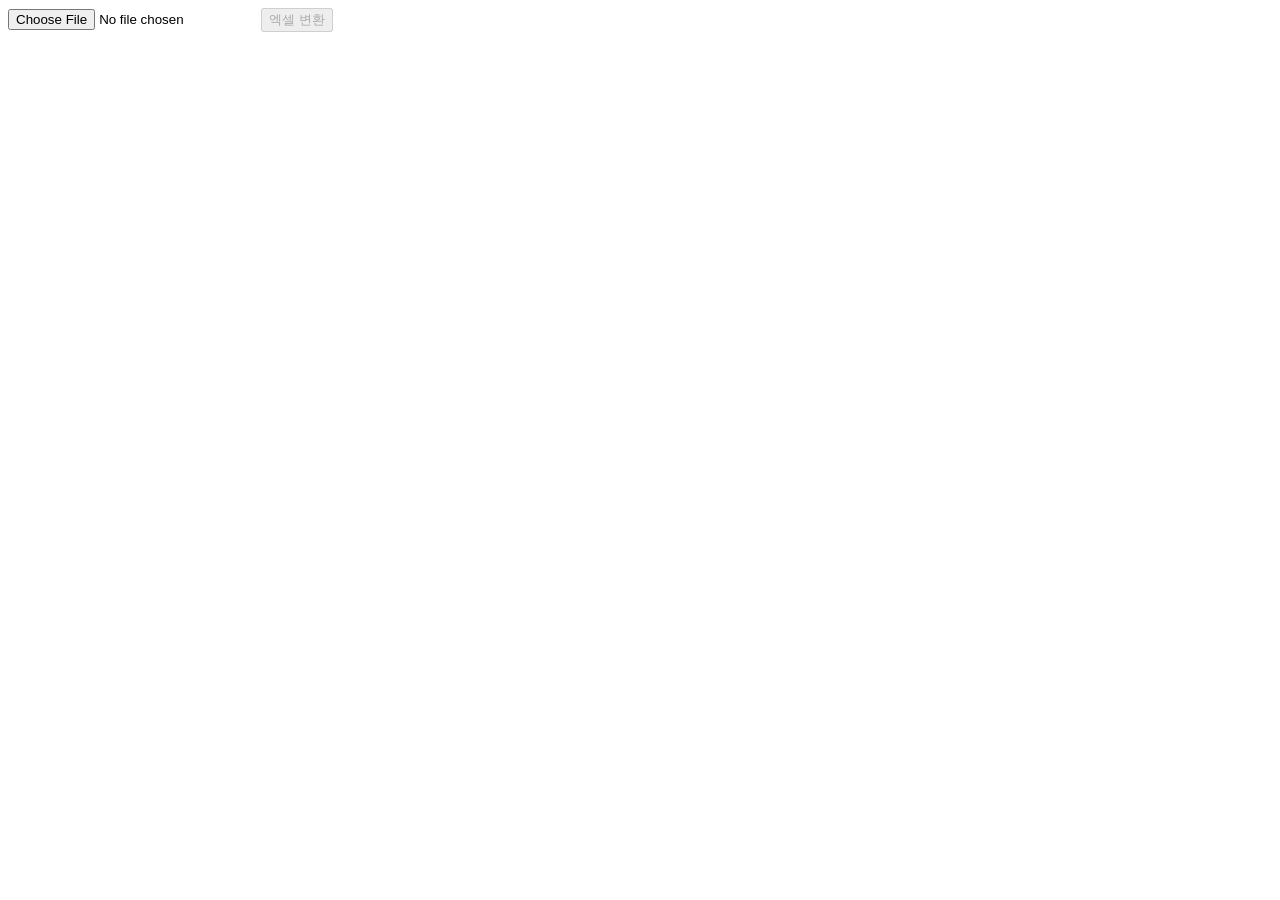
==== index.html @ 3aca7ecc "init" ====
<!doctype html><html lang="en"><head><meta charset="utf-8"/><link rel="icon" href="/favicon.ico"/><meta name="viewport" content="width=device-width,initial-scale=1"/><meta name="theme-color" content="#000000"/><meta name="description" content="Web site created using create-react-app"/><link rel="apple-touch-icon" href="/logo192.png"/><link rel="manifest" href="/manifest.json"/><title>React App</title><script defer="defer" src="/static/js/main.a2cfa9a7.js"></script><link href="/static/css/main.e6c13ad2.css" rel="stylesheet"></head><body><noscript>You need to enable JavaScript to run this app.</noscript><div id="root"></div></body></html>
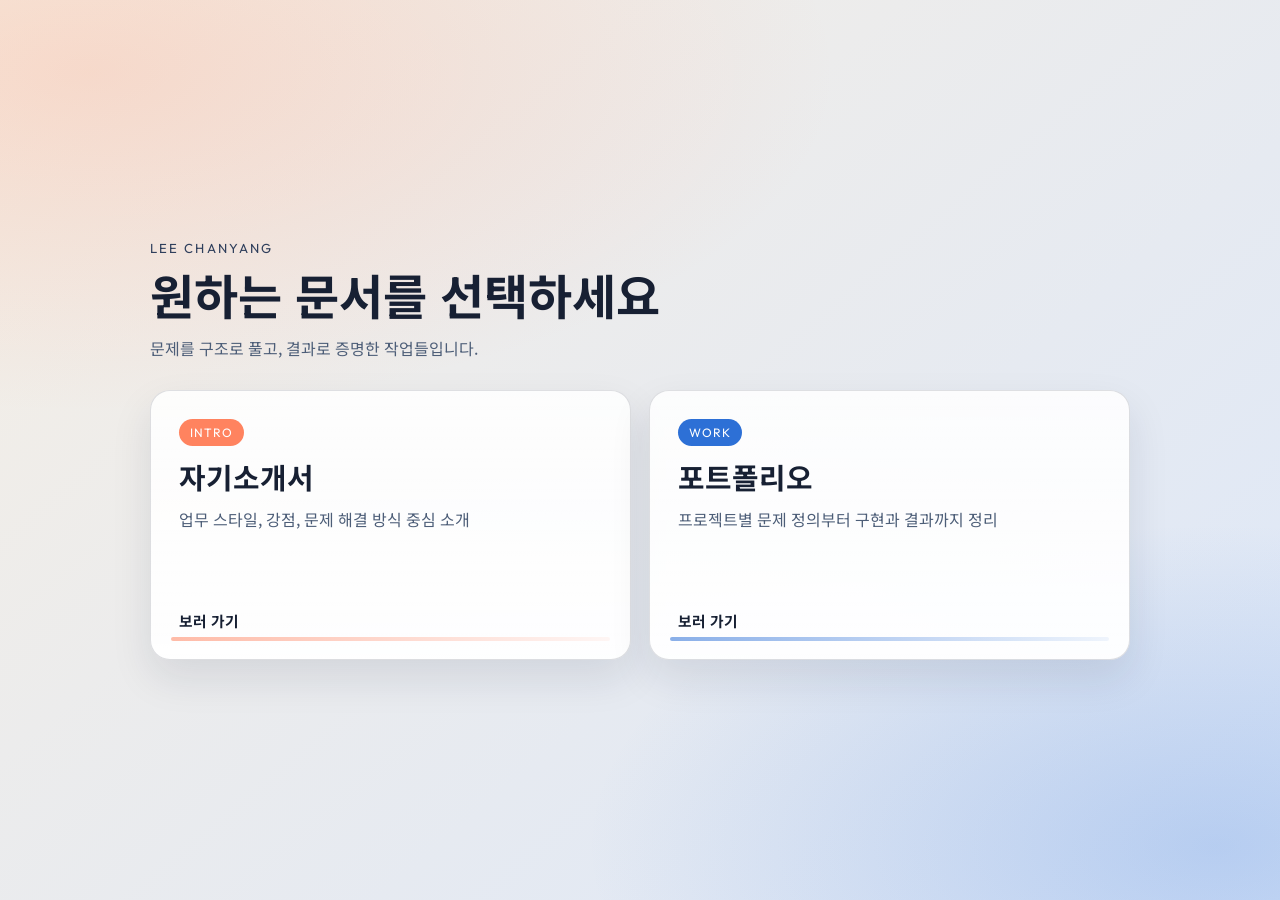
==== commit 5a57c55a: "port" ====
--- a/index.html
+++ b/index.html
@@ -1 +1,35 @@
-<!doctype html><html lang="en"><head><meta charset="utf-8"/><link rel="icon" href="/favicon.ico"/><meta name="viewport" content="width=device-width,initial-scale=1"/><meta name="theme-color" content="#000000"/><meta name="description" content="Web site created using create-react-app"/><link rel="apple-touch-icon" href="/logo192.png"/><link rel="manifest" href="/manifest.json"/><title>React App</title><script defer="defer" src="/static/js/main.a2cfa9a7.js"></script><link href="/static/css/main.e6c13ad2.css" rel="stylesheet"></head><body><noscript>You need to enable JavaScript to run this app.</noscript><div id="root"></div></body></html>+<!DOCTYPE html>
+<html lang="ko">
+<head>
+  <meta charset="UTF-8" />
+  <meta name="viewport" content="width=device-width, initial-scale=1.0" />
+  <title>이찬양 | 소개서 & 포트폴리오</title>
+  <link rel="preconnect" href="https://fonts.googleapis.com" />
+  <link rel="preconnect" href="https://fonts.gstatic.com" crossorigin />
+  <link href="https://fonts.googleapis.com/css2?family=Noto+Sans+KR:wght@400;500;700;800&family=Outfit:wght@500;700&display=swap" rel="stylesheet" />
+  <link rel="stylesheet" href="./assets/css/main.css" />
+</head>
+<body>
+  <main class="landing">
+    <p class="eyebrow">LEE CHANYANG</p>
+    <h1>원하는 문서를 선택하세요</h1>
+    <p class="subtitle">문제를 구조로 풀고, 결과로 증명한 작업들입니다.</p>
+
+    <section class="card-grid" aria-label="문서 선택">
+      <a class="nav-card intro" href="./pages/intro.html">
+        <span class="badge">INTRO</span>
+        <h2>자기소개서</h2>
+        <p>업무 스타일, 강점, 문제 해결 방식 중심 소개</p>
+        <span class="action">보러 가기</span>
+      </a>
+
+      <a class="nav-card portfolio" href="./pages/portfolio.html">
+        <span class="badge">WORK</span>
+        <h2>포트폴리오</h2>
+        <p>프로젝트별 문제 정의부터 구현과 결과까지 정리</p>
+        <span class="action">보러 가기</span>
+      </a>
+    </section>
+  </main>
+</body>
+</html>
--- a/assets/css/main.css
+++ b/assets/css/main.css
@@ -0,0 +1,150 @@
+:root {
+  --bg-1: #f6efe4;
+  --bg-2: #dce7f9;
+  --ink: #172033;
+  --muted: #4d5e78;
+  --card-line: rgba(23, 32, 51, 0.14);
+  --white: #ffffff;
+  --intro: #ff835f;
+  --portfolio: #2d70d6;
+}
+
+* {
+  box-sizing: border-box;
+}
+
+body {
+  margin: 0;
+  min-height: 100vh;
+  color: var(--ink);
+  font-family: "Noto Sans KR", sans-serif;
+  background:
+    radial-gradient(1100px 500px at 7% 8%, rgba(255, 131, 95, 0.2), transparent 68%),
+    radial-gradient(900px 460px at 95% 94%, rgba(45, 112, 214, 0.22), transparent 70%),
+    linear-gradient(140deg, var(--bg-1), var(--bg-2));
+  display: grid;
+  place-items: center;
+  padding: 36px 18px;
+}
+
+.landing {
+  width: min(980px, 100%);
+}
+
+.eyebrow {
+  margin: 0;
+  letter-spacing: 0.16em;
+  font-family: "Outfit", sans-serif;
+  font-size: 0.82rem;
+  color: #2f3f5c;
+}
+
+h1 {
+  margin: 10px 0 12px;
+  font-size: clamp(1.7rem, 4.7vw, 3rem);
+  line-height: 1.2;
+}
+
+.subtitle {
+  margin: 0;
+  color: var(--muted);
+  max-width: 62ch;
+}
+
+.card-grid {
+  margin-top: 30px;
+  display: grid;
+  grid-template-columns: repeat(2, minmax(0, 1fr));
+  gap: 18px;
+}
+
+.nav-card {
+  position: relative;
+  text-decoration: none;
+  color: inherit;
+  background: linear-gradient(180deg, rgba(255, 255, 255, 0.86), rgba(255, 255, 255, 0.96));
+  border: 1px solid var(--card-line);
+  border-radius: 20px;
+  padding: 28px;
+  min-height: 270px;
+  display: grid;
+  grid-template-rows: auto auto 1fr auto;
+  gap: 10px;
+  box-shadow: 0 18px 40px rgba(20, 33, 57, 0.1);
+  transform: translateY(0);
+  transition: transform 0.26s ease, box-shadow 0.26s ease, border-color 0.26s ease;
+}
+
+.nav-card::after {
+  content: "";
+  position: absolute;
+  inset: auto 20px 18px;
+  height: 4px;
+  border-radius: 99px;
+  opacity: 0.68;
+}
+
+.nav-card:hover {
+  transform: translateY(-7px);
+}
+
+.nav-card h2 {
+  margin: 0;
+  font-size: clamp(1.25rem, 3vw, 1.8rem);
+}
+
+.nav-card p {
+  margin: 0;
+  color: var(--muted);
+}
+
+.badge {
+  width: fit-content;
+  font-family: "Outfit", sans-serif;
+  font-size: 0.76rem;
+  letter-spacing: 0.09em;
+  border-radius: 99px;
+  padding: 6px 11px;
+  color: #fff;
+}
+
+.action {
+  font-weight: 700;
+  font-size: 0.92rem;
+}
+
+.intro .badge {
+  background: var(--intro);
+}
+
+.intro::after {
+  background: linear-gradient(90deg, rgba(255, 131, 95, 0.8), rgba(255, 131, 95, 0.1));
+}
+
+.intro:hover {
+  border-color: rgba(255, 131, 95, 0.45);
+  box-shadow: 0 20px 44px rgba(146, 65, 39, 0.22);
+}
+
+.portfolio .badge {
+  background: var(--portfolio);
+}
+
+.portfolio::after {
+  background: linear-gradient(90deg, rgba(45, 112, 214, 0.82), rgba(45, 112, 214, 0.1));
+}
+
+.portfolio:hover {
+  border-color: rgba(45, 112, 214, 0.45);
+  box-shadow: 0 20px 44px rgba(30, 74, 143, 0.24);
+}
+
+@media (max-width: 820px) {
+  .card-grid {
+    grid-template-columns: 1fr;
+  }
+
+  .nav-card {
+    min-height: 220px;
+  }
+}
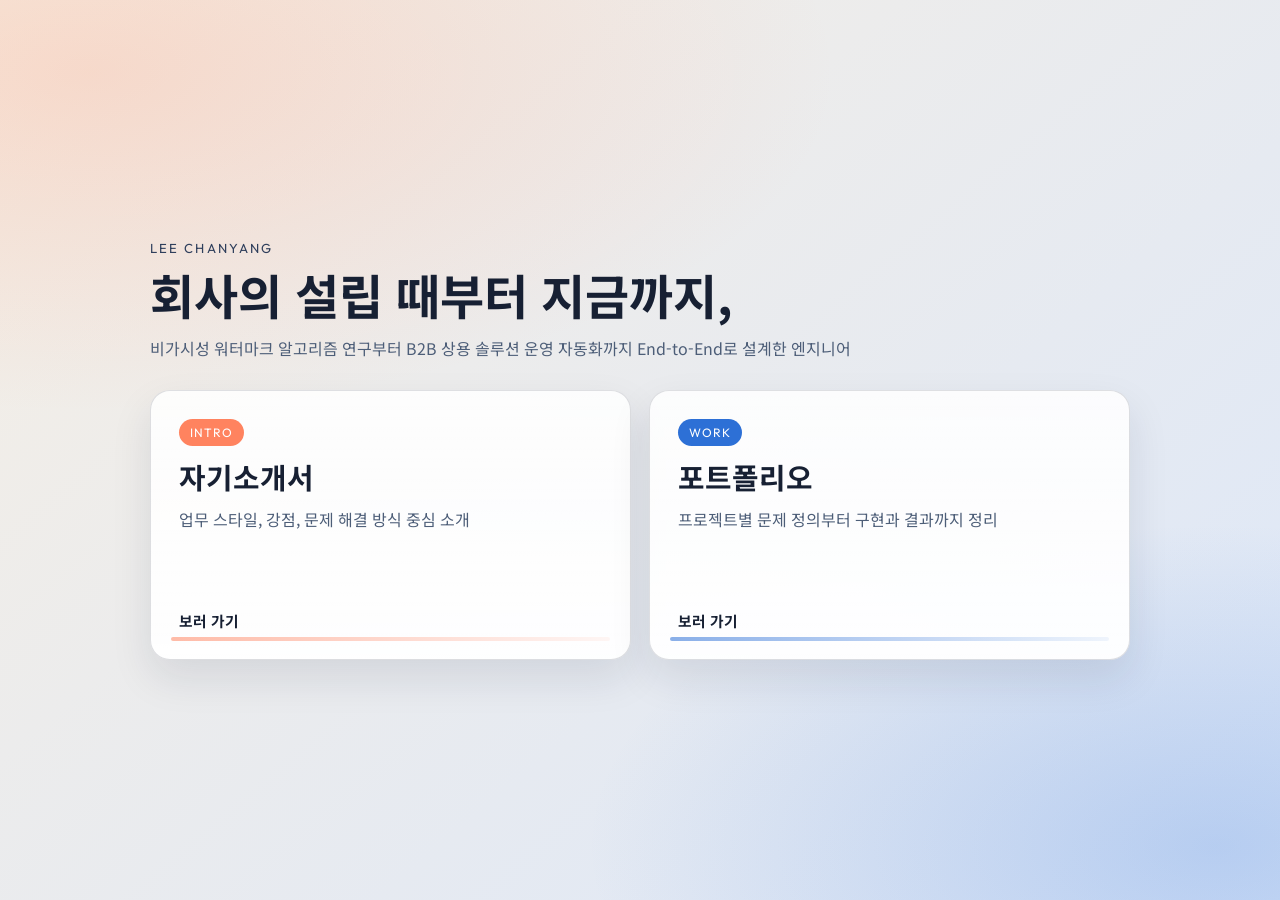
==== commit 99c18c2e: "ui / ux 수정, 메인 문구 수정" ====
--- a/index.html
+++ b/index.html
@@ -12,8 +12,8 @@
 <body>
   <main class="landing">
     <p class="eyebrow">LEE CHANYANG</p>
-    <h1>원하는 문서를 선택하세요</h1>
-    <p class="subtitle">문제를 구조로 풀고, 결과로 증명한 작업들입니다.</p>
+    <h1>회사의 설립 때부터 지금까지,</h1>
+    <p class="subtitle">비가시성 워터마크 알고리즘 연구부터 B2B 상용 솔루션 운영 자동화까지 End-to-End로 설계한 엔지니어</p>
 
     <section class="card-grid" aria-label="문서 선택">
       <a class="nav-card intro" href="./pages/intro.html">
--- a/assets/css/main.css
+++ b/assets/css/main.css
@@ -13,6 +13,9 @@
   box-sizing: border-box;
 }
 
+img {
+  filter: none;
+}
 body {
   margin: 0;
   min-height: 100vh;
@@ -48,7 +51,6 @@
 .subtitle {
   margin: 0;
   color: var(--muted);
-  max-width: 62ch;
 }
 
 .card-grid {
